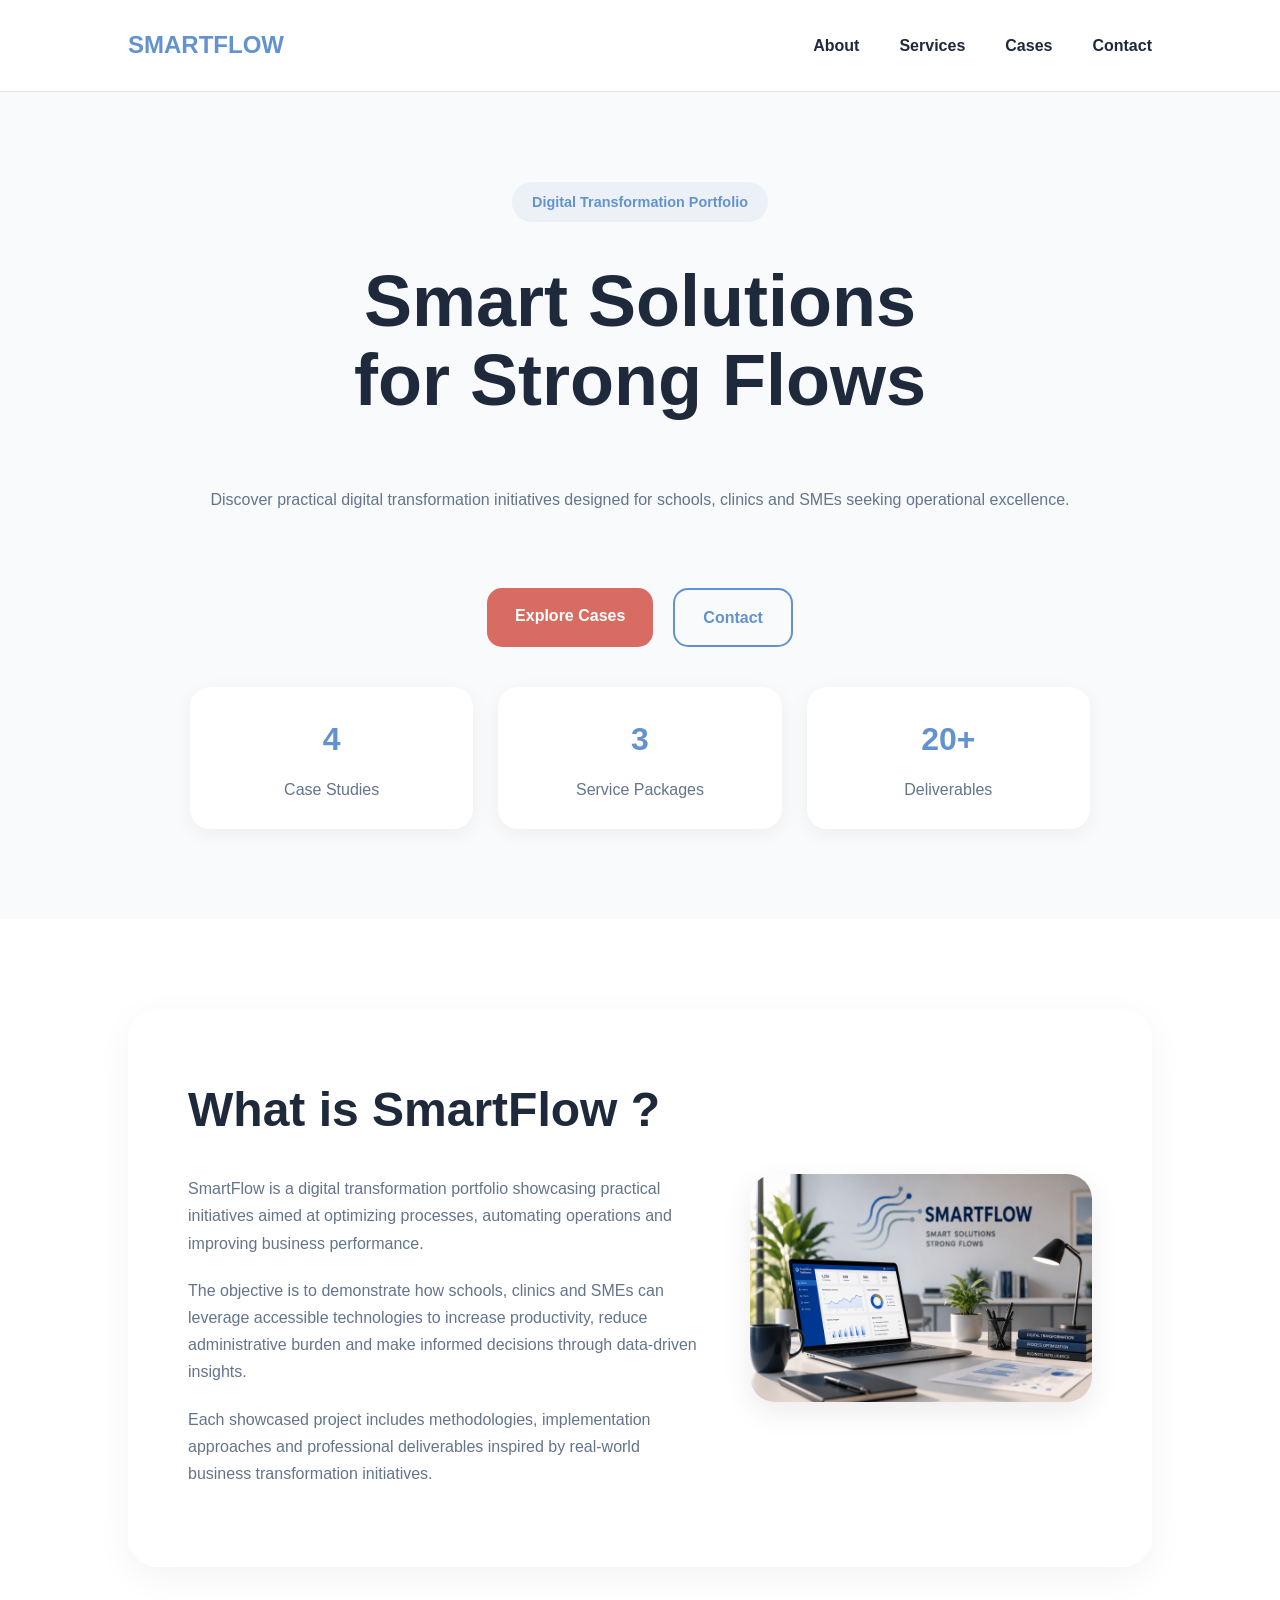
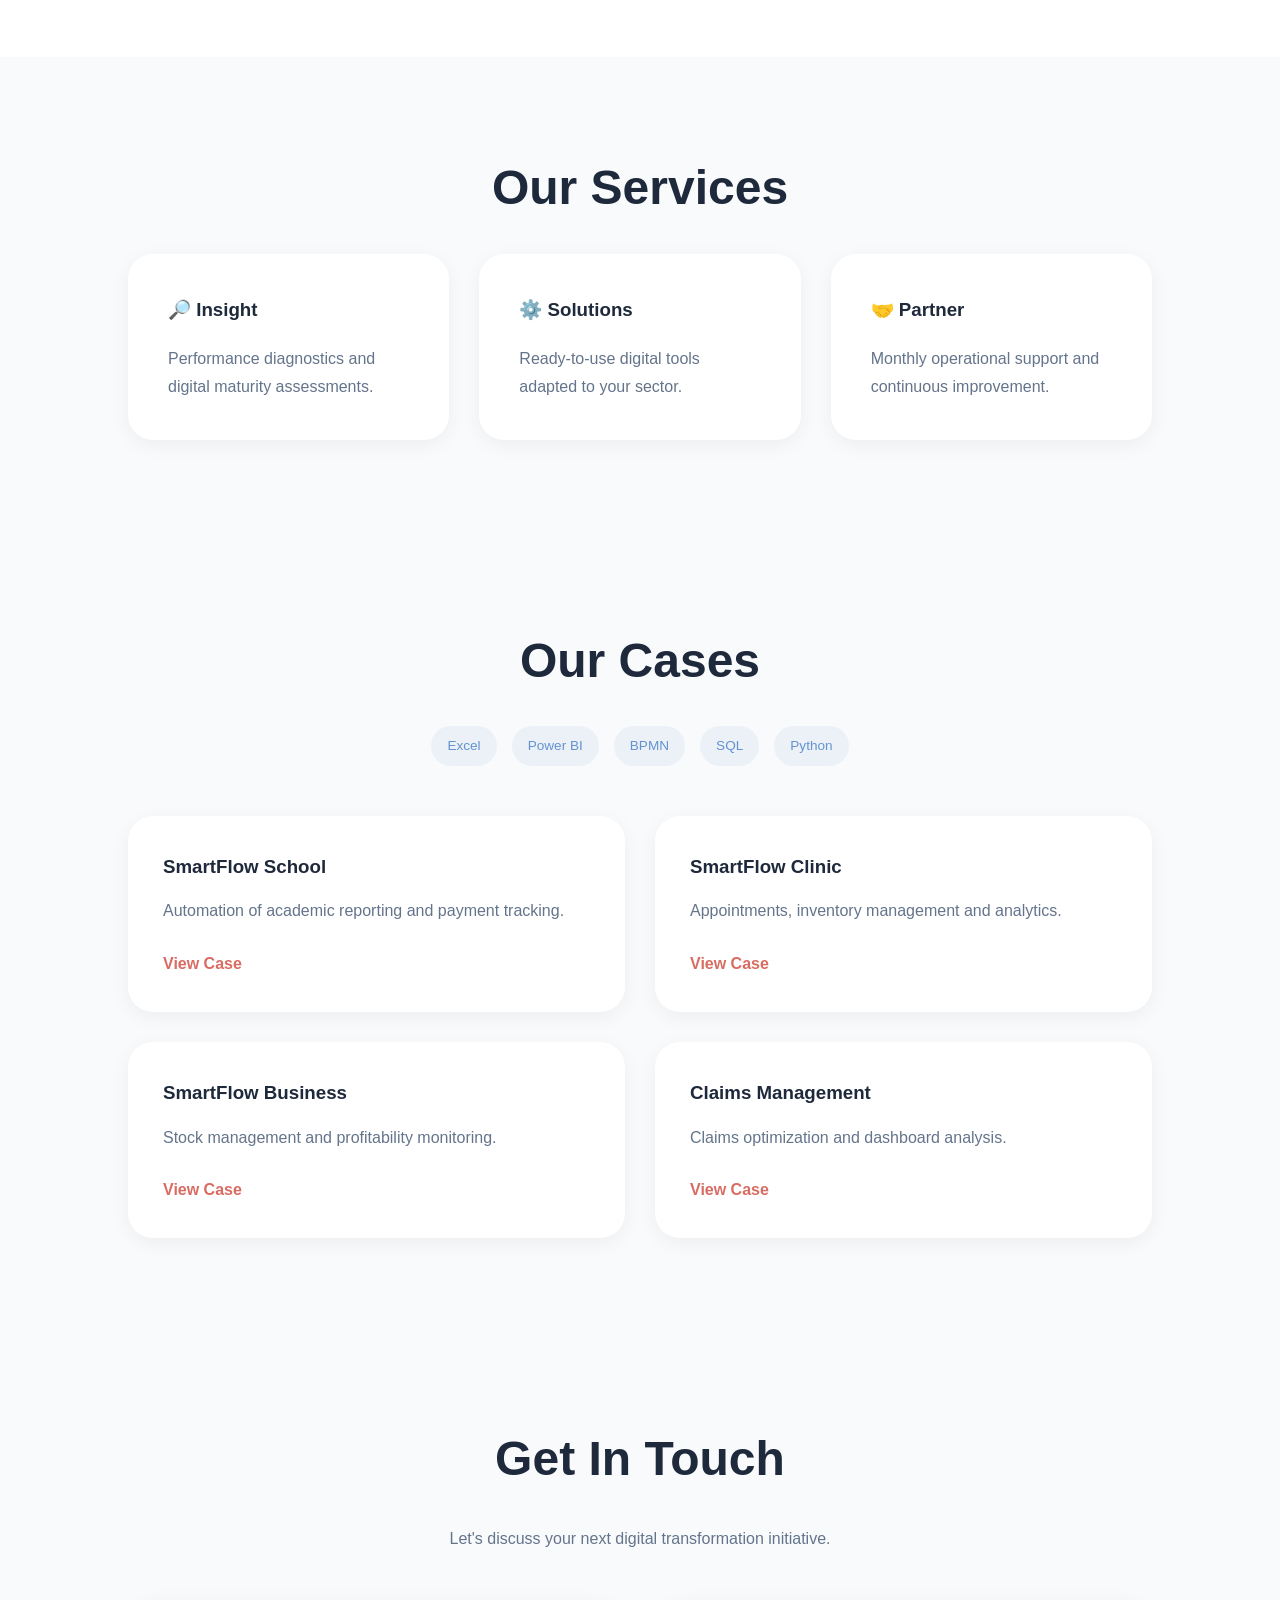
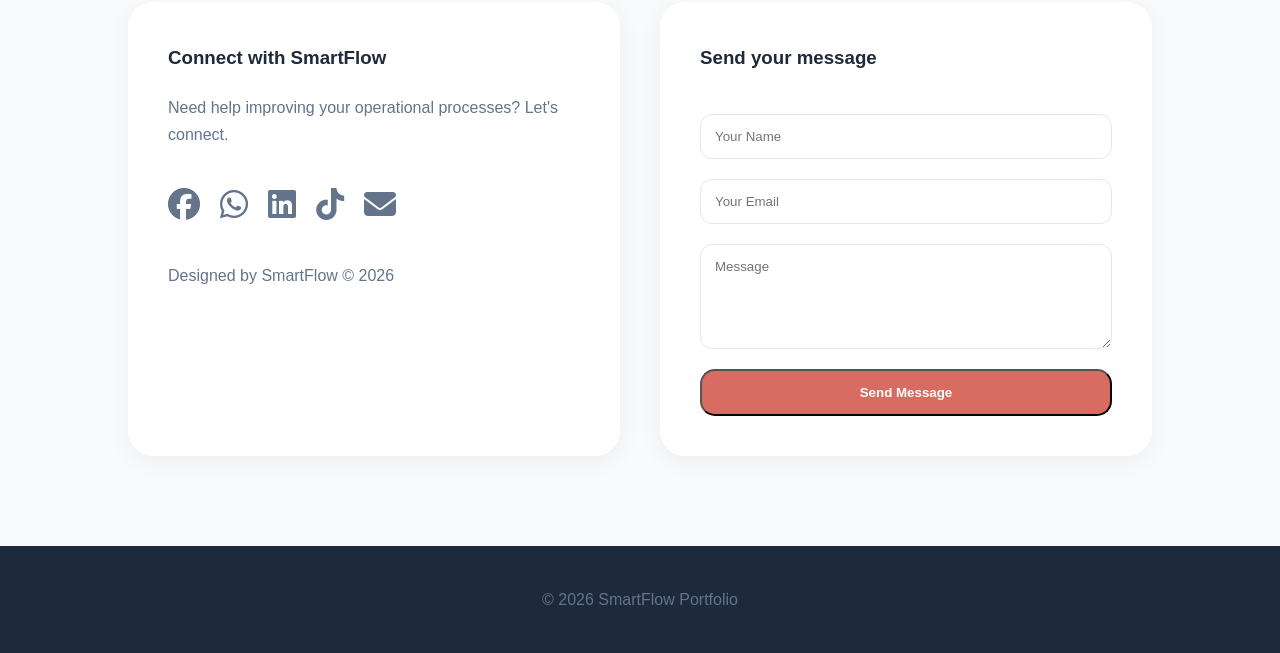
==== index.html @ 8315ef29 "Update and rename index.md to index.html" ====
<!DOCTYPE html>
<html lang="en">
<head>
<meta charset="UTF-8">
<meta name="viewport" content="width=device-width, initial-scale=1.0">
<title>SmartFlow Portfolio</title>
<link rel="stylesheet" href="css/style.css">
<link rel="stylesheet" href="css/animations.css">
<link href="https://unpkg.com/aos@2.3.4/dist/aos.css" rel="stylesheet">
<link rel="stylesheet" href="https://cdnjs.cloudflare.com/ajax/libs/font-awesome/6.5.1/css/all.min.css">
</head>

<body>
  <nav>
    <div class="logo">SMARTFLOW</div>
  <ul>
    <li><a href="#about">About</a></li>
    <li><a href="#services">Services</a></li>
    <li><a href="#cases">Cases</a></li>
    <li><a href="#contact">Contact</a></li>
  </ul>
  </nav>

<section class="hero">
 <div class="hero-badge">Digital Transformation Portfolio</div>
  <h1>Smart Solutions<br>for Strong Flows</h1>
    <p>Discover practical digital transformation initiatives designed for schools, clinics and SMEs seeking operational excellence.</p>
  <div class="hero-buttons">
    <a href="#cases" class="btn-primary">Explore Cases</a>
    <a href="#contact" class="btn-secondary">Contact</a>
  </div>
  <div class="stats">
    <div class="stat-card">
      <h2>4</h2>
        <p>Case Studies</p>
    </div>
    <div class="stat-card">
      <h2>3</h2>
        <p>Service Packages</p>
    </div>
    <div class="stat-card">
      <h2>20+</h2>
        <p>Deliverables</p>
    </div>
  </div>
</section>

<section id="about">
  <div class="about-card">
    <div class="about-text">
      <h2>What is SmartFlow ?</h2>
        <p>
SmartFlow is a digital transformation portfolio showcasing practical initiatives aimed at optimizing processes, automating operations and improving business performance.
        </p>
        <p>
The objective is to demonstrate how schools, clinics and SMEs can leverage accessible technologies to increase productivity, reduce administrative burden and make informed decisions through data-driven insights.
        </p>
        <p>
Each showcased project includes methodologies, implementation approaches and professional deliverables inspired by real-world business transformation initiatives.
        </p>
    </div>
    <div class="about-image">
      <img src="assets/images/about-bg.png">
    </div>
  </div>
</section>

<section id="services">
  <h2>Our Services</h2>
  <div class="service-container">
<div class="service-card">    
  <h3>🔎 Insight</h3>
    <p>Performance diagnostics and digital maturity assessments.</p>
</div>
<div class="service-card">
  <h3>⚙️ Solutions</h3>
    <p>Ready-to-use digital tools adapted to your sector.</p>
</div>
<div class="service-card">
  <h3>🤝 Partner</h3>
    <p>Monthly operational support and continuous improvement.</p>
</div>
</div>
</section>

<section id="cases">
  <h2>Our Cases</h2>
  <div class="tech">
    <span>Excel</span>
    <span>Power BI</span>
    <span>BPMN</span>
    <span>SQL</span>
    <span>Python</span>
  </div>
  <div class="case-container">
    <div class="case-card">
      <h3>SmartFlow School</h3>
        <p>Automation of academic reporting and payment tracking.</p>
        <a href="cases/school.html">View Case</a>
    </div>
    <div class="case-card">
      <h3>SmartFlow Clinic</h3>
        <p>Appointments, inventory management and analytics.</p>
        <a href="cases/clinic.html">View Case</a>
    </div>
    <div class="case-card">
      <h3>SmartFlow Business</h3>
        <p>Stock management and profitability monitoring.</p>
        <a href="cases/business.html">View Case</a>
    </div>
    <div class="case-card">
      <h3>Claims Management</h3>
        <p>Claims optimization and dashboard analysis.</p>
        <a href="cases/claims.html">View Case</a>
    </div>
  </div>
</section>

<section id="contact">
  <h2>Get In Touch</h2>
    <p class="contact-intro">Let's discuss your next digital transformation initiative.</p>
  <div class="contact-grid">
    <div class="contact-card">
  <h3>Connect with SmartFlow</h3>
    <p>Need help improving your operational processes? Let's connect.</p>

<div class="social-icons">
<a href="#"><i class="fab fa-facebook"></i></a>
<a href="#"><i class="fab fa-whatsapp"></i></a>
<a href="#"><i class="fab fa-linkedin"></i></a>
<a href="#"><i class="fab fa-tiktok"></i></a>
<a href="mailto:rodokomon24@gmail.com"><i class="fas fa-envelope"></i></a>
</div>
<p>Designed by SmartFlow © 2026</p>
  </div>
  <div class="contact-card">
    <form class="contact-form">
  <h3>Send your message</h3>
      <input type="text" placeholder="Your Name">
      <input type="email" placeholder="Your Email">
      <textarea rows="5" placeholder="Message"></textarea>
      <button class="btn-primary">Send Message</button>
    </form>
  </div>
  </div>
  </section>

<footer>
<p>© 2026 SmartFlow Portfolio</p>
</footer>

<script src="https://unpkg.com/aos@2.3.4/dist/aos.js"></script>
<script>AOS.init({duration:1000, once:true});
</script>
</body>
</html>
---- css/style.css ----
:root{
--primary:#6393CF;
--secondary:#91A18D;
--accent:#D96C62;
--bg:#F8FAFC;
--text:#1E293B;
--muted:#64748B;
--border:#E2E8F0;
}

*{
margin:0;
padding:0;
box-sizing:border-box;
}

body{
font-family:Inter,sans-serif;
background:var(--bg);
color:var(--text);
line-height:1.7;
}

img{
width:100%;
display:block;
}

a{
text-decoration:none;
}

section{
padding:90px 10%;
}

h1{
font-size:clamp(3rem,6vw,4.5rem);
line-height:1.1;
margin-bottom:25px;
}

h2{
font-size:clamp(2rem,4vw,3rem);
margin-bottom:25px;
text-align:center;
}

p{
color:var(--muted);
}


/* NAVBAR */

nav{
position:sticky;
top:0;
display:flex;
justify-content:space-between;
align-items:center;
padding:25px 10%;
background:rgba(255,255,255,.9);
backdrop-filter:blur(12px);
border-bottom:1px solid var(--border);
z-index:999;
}

.logo{
font-size:1.5rem;
font-weight:700;
color:var(--primary);
}

nav ul{
display:flex;
gap:40px;
list-style:none;
}

nav a{
font-weight:600;
color:var(--text);
transition:.3s;
}

nav a:hover{
color:var(--primary);
}


/* HERO */

.hero{
min-height:75vh;
display:flex;
flex-direction:column;
justify-content:center;
align-items:center;
text-align:center;
gap:40px;
}

.hero-badge{
padding:8px 20px;
border-radius:30px;
background:#6393CF15;
color:var(--primary);
font-size:.9rem;
font-weight:600;
}

.hero-content{
max-width:850px;
}

.hero-content p{
font-size:1.2rem;
max-width:700px;
margin:auto;
}

.hero-buttons{
display:flex;
justify-content:center;
gap:20px;
margin-top:35px;
}

.btn-primary{
padding:14px 28px;
border-radius:15px;
background:var(--accent);
color:white;
font-weight:600;
transition:.3s;
}

.btn-primary:hover{
opacity:.85;
}

.btn-secondary{
padding:14px 28px;
border-radius:15px;
border:2px solid var(--primary);
color:var(--primary);
font-weight:600;
transition:.3s;
}

.btn-secondary:hover{
background:var(--primary);
color:white;
}


/* STATS */

.stats{
display:grid;
grid-template-columns:repeat(3,1fr);
gap:25px;
max-width:900px;
width:100%;
}

.stat-card{
padding:25px;
border-radius:20px;
background:white;
box-shadow:0 5px 20px rgba(0,0,0,.05);
text-align:center;
}

.stat-card h2{
margin:0;
font-size:2rem;
color:var(--primary);
}

.stat-card p{
margin-top:10px;
}


/* ABOUT */

#about{
background:white;
}

.about-card{
display:grid;
grid-template-columns:1.2fr .8fr;
gap:50px;
align-items:center;
padding:60px;
border-radius:30px;
background:rgba(255,255,255,.85);
backdrop-filter:blur(12px);
box-shadow:0 10px 35px rgba(0,0,0,.05);
}

.about-text h2{
text-align:left;
}

.about-text p{
margin-bottom:20px;
}

.about-image img{
border-radius:25px;
box-shadow:0 10px 30px rgba(0,0,0,.08);
}


/* SERVICES */

.service-container{
display:grid;
grid-template-columns:repeat(3,1fr);
gap:30px;
}

.service-card{
padding:40px;
border-radius:25px;
background:white;
box-shadow:0 5px 20px rgba(0,0,0,.05);
transition:.3s;
}

.service-card:hover{
transform:translateY(-8px);
}

.service-card h3{
margin-bottom:20px;
}


/* CASES */

.tech{
display:flex;
justify-content:center;
gap:15px;
margin-bottom:50px;
flex-wrap:wrap;
}

.tech span{
padding:8px 16px;
border-radius:20px;
background:#6393CF15;
color:var(--primary);
font-size:.85rem;
}

.case-container{
display:grid;
grid-template-columns:repeat(2,1fr);
gap:30px;
}

.case-card{
padding:35px;
border-radius:25px;
background:white;
box-shadow:0 5px 20px rgba(0,0,0,.05);
transition:.3s;
}

.case-card:hover{
transform:translateY(-8px);
}

.case-card h3{
margin-bottom:15px;
}

.case-card p{
margin-bottom:25px;
}

.case-card a{
color:var(--accent);
font-weight:600;
}


/* CONTACT */

.contact-intro{
max-width:700px;
margin:auto;
margin-bottom:50px;
text-align:center;
}

.contact-grid{
display:grid;
grid-template-columns:repeat(2,1fr);
gap:40px;
}

.contact-card{
padding:40px;
border-radius:25px;
background:white;
box-shadow:0 5px 25px rgba(0,0,0,.05);
}

.contact-card h3{
margin-bottom:20px;
}

.social-icons{
display:flex;
gap:20px;
margin:30px 0;
font-size:2rem;
}

.social-icons a{
color:var(--muted);
transition:.3s;
}

.social-icons a:hover{
color:var(--accent);
transform:translateY(-4px);
}

.contact-form{
display:flex;
flex-direction:column;
gap:20px;
}

.contact-form input,
.contact-form textarea{
padding:14px;
border:1px solid var(--border);
border-radius:12px;
outline:none;
font-family:inherit;
}

.contact-form input:focus,
.contact-form textarea:focus{
border-color:var(--primary);
}


/* FOOTER */

footer{
padding:40px;
background:#1E293B;
text-align:center;
color:white;
}


/* RESPONSIVE */

@media(max-width:900px){

nav{
flex-direction:column;
gap:20px;
}

.stats,
.service-container,
.case-container,
.contact-grid,
.about-card{
grid-template-columns:1fr;
}

.hero-buttons{
flex-direction:column;
}

.about-text h2{
text-align:center;
}

}
---- css/animations.css ----
.service-card{transition:.4s;}
.service-card:hover{transform: translateY(-10px);}
.case-card{transition:.4s;}
.social-icons a:hover{transform:translateY(-5px);}
@keyframes float{0%{transform:translateY(0);} 50%{transform:translateY(-10px);} 100%{transform: translateY(0);}}
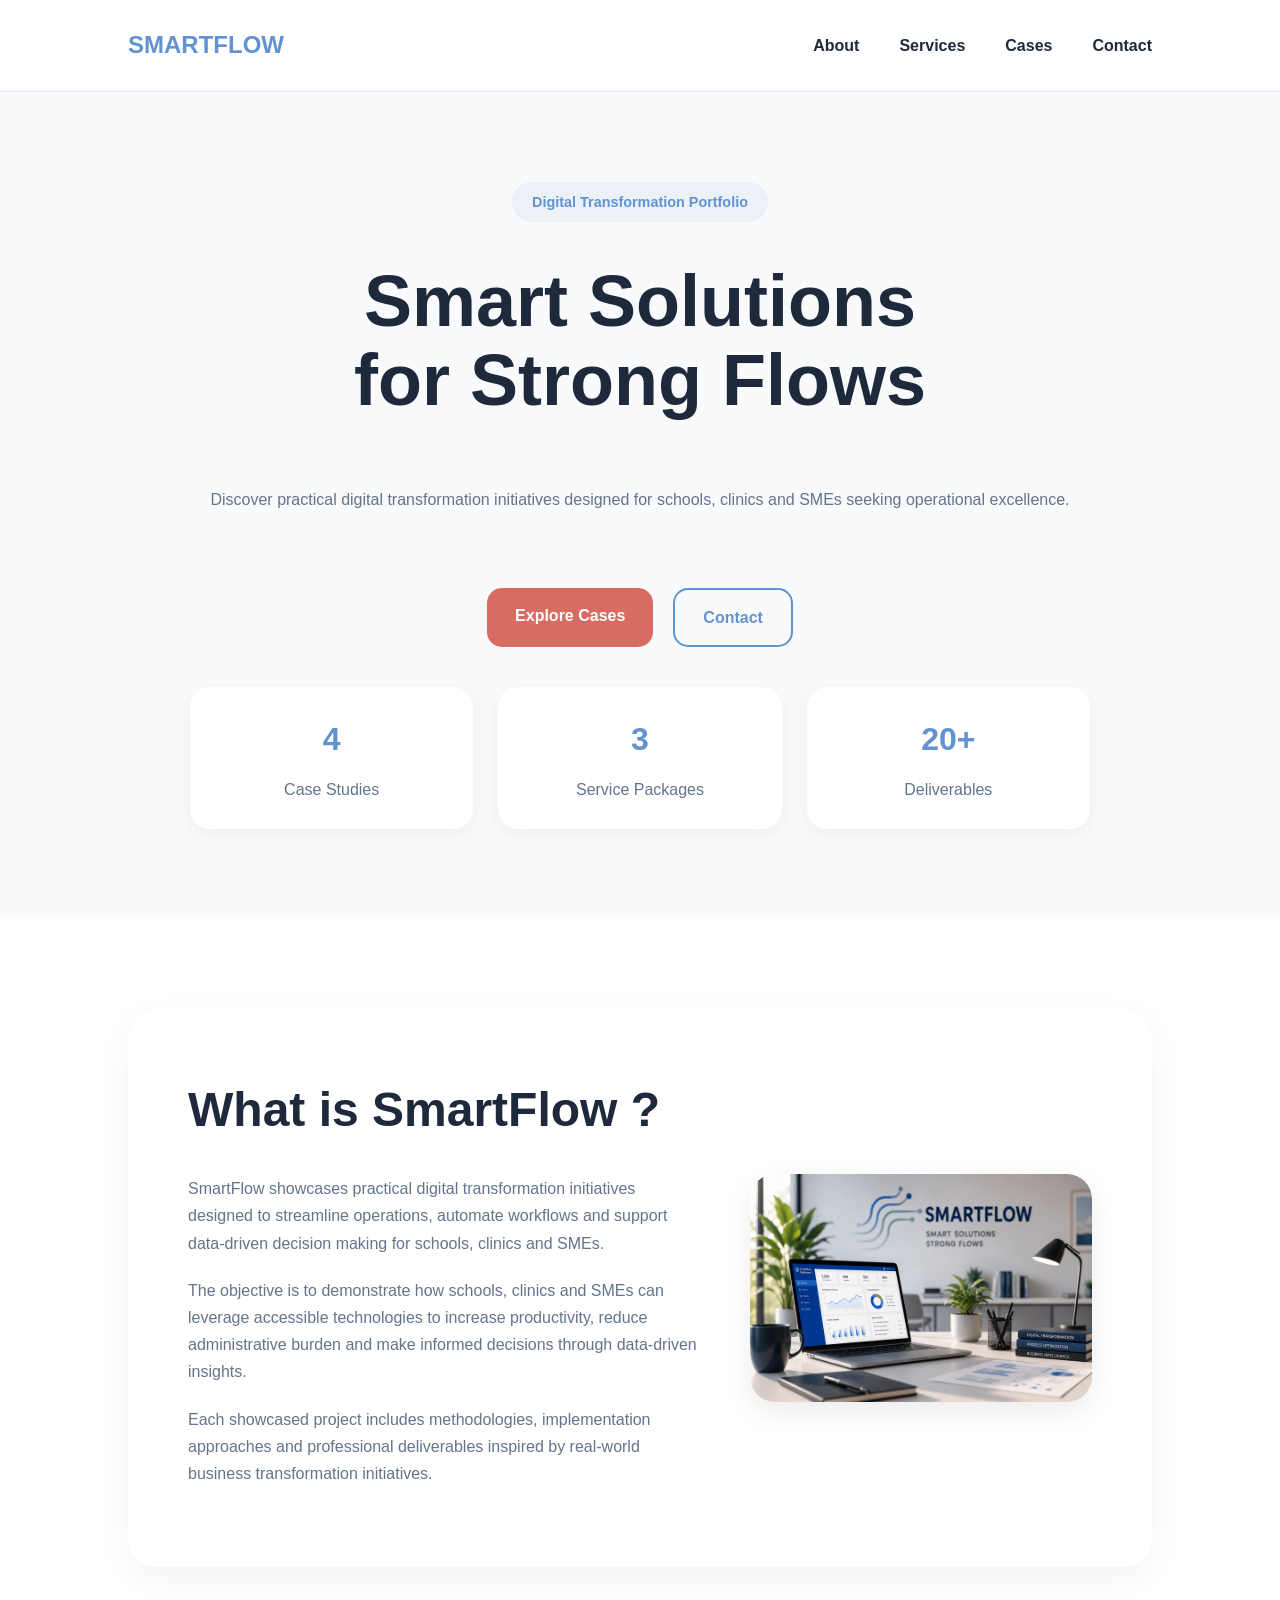
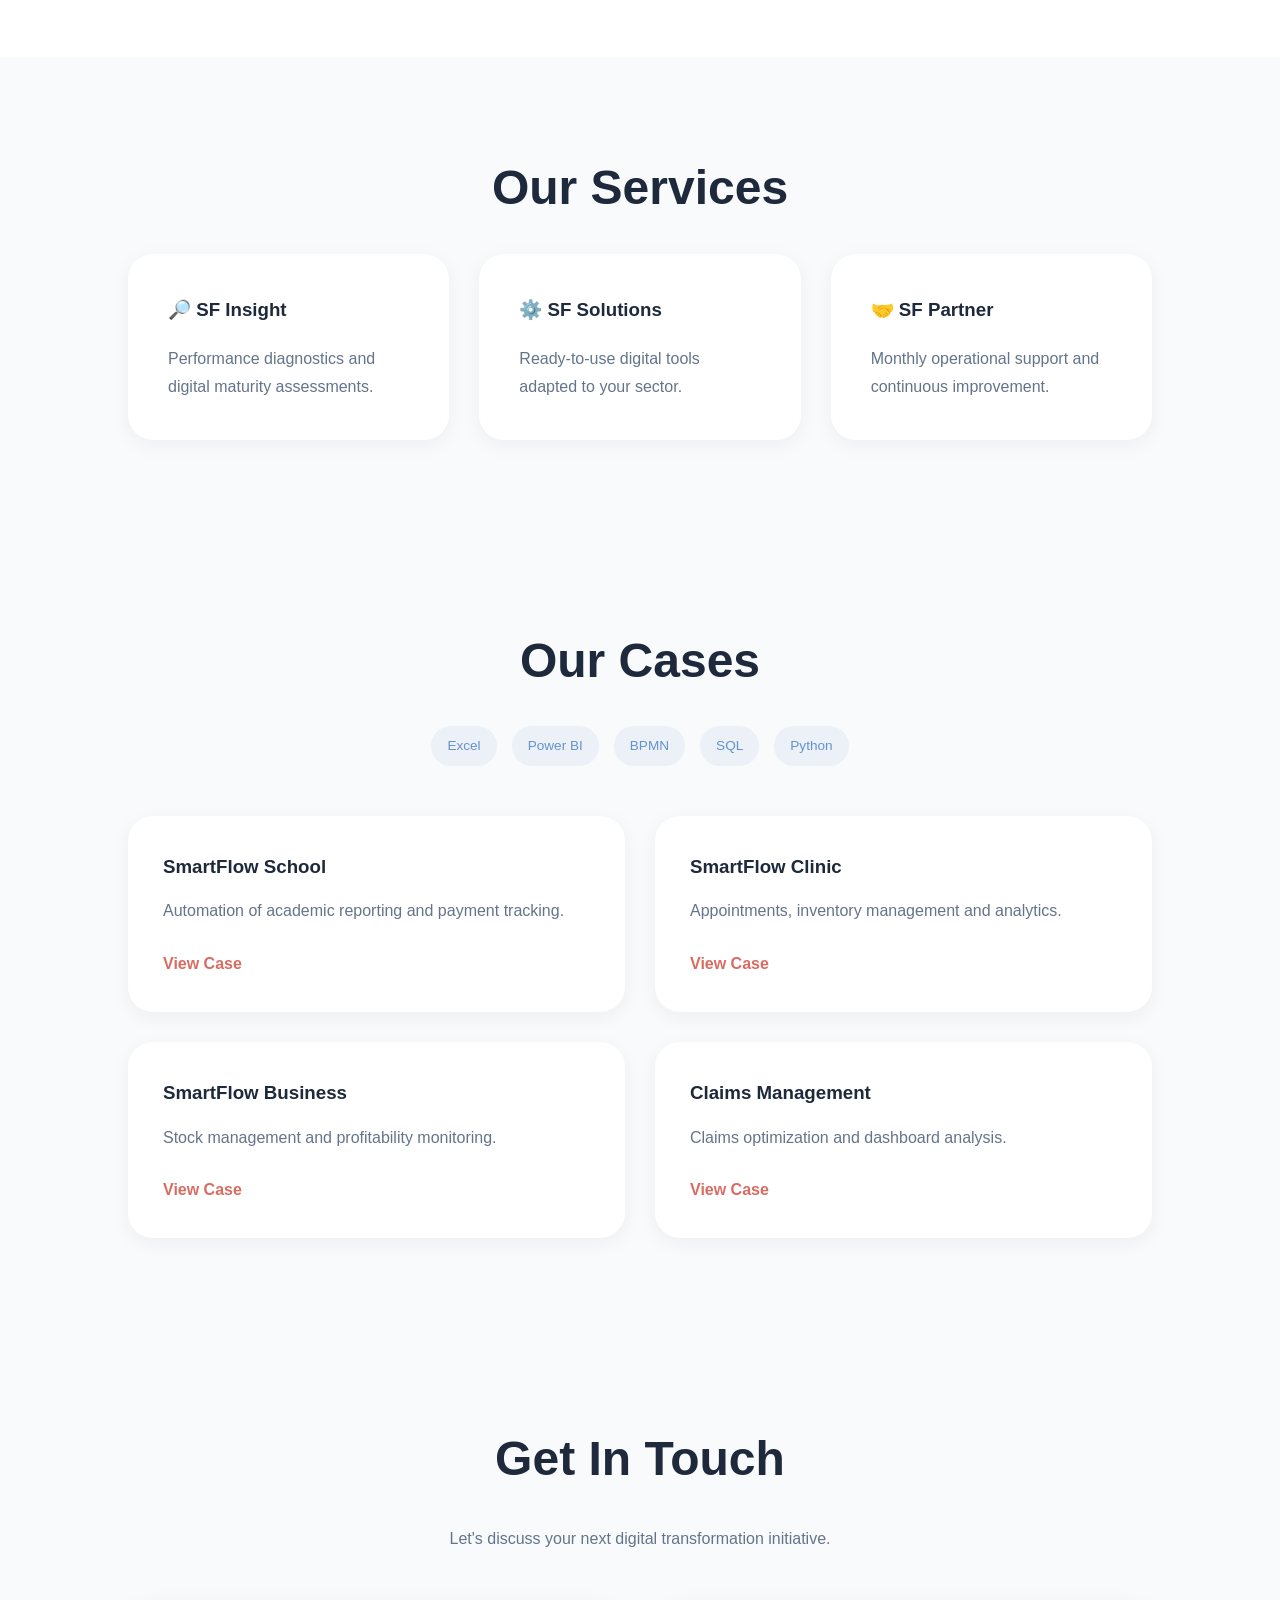
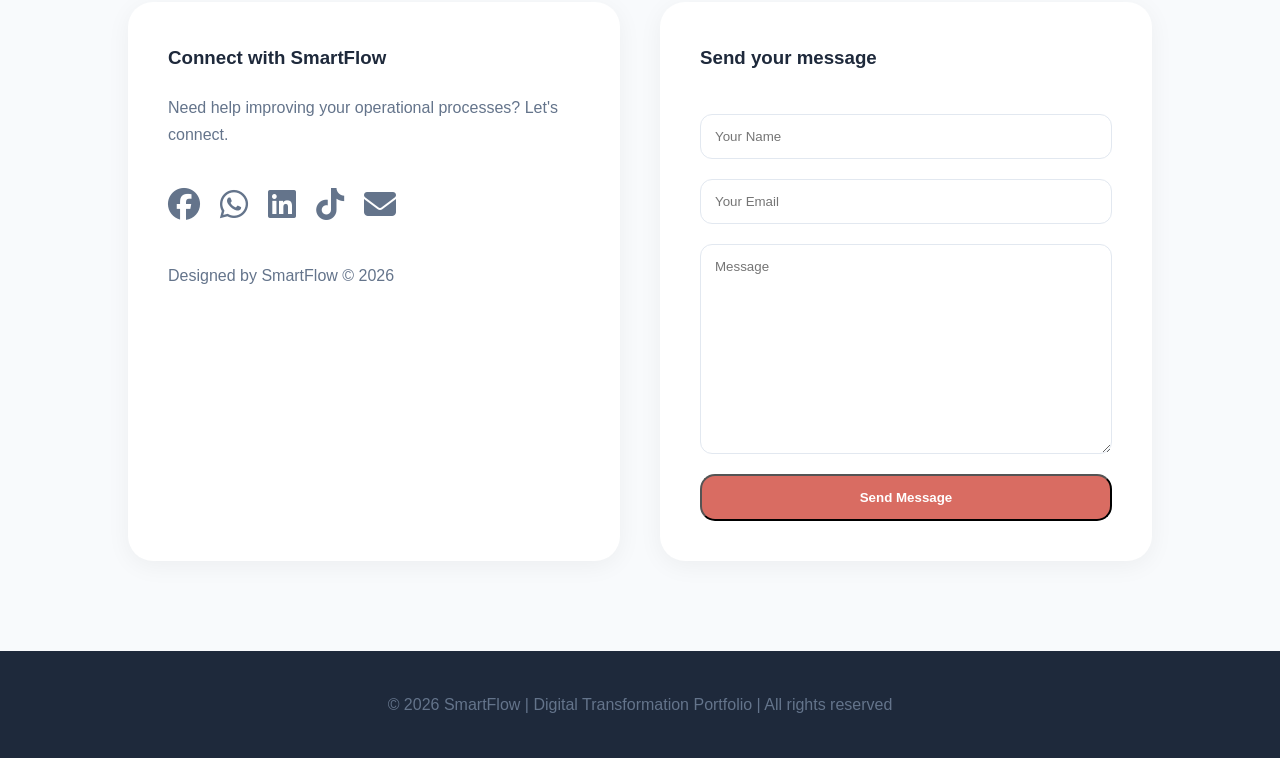
==== commit f67453ed: "Update index.html" ====
--- a/index.html
+++ b/index.html
@@ -50,8 +50,7 @@
     <div class="about-text">
       <h2>What is SmartFlow ?</h2>
         <p>
-SmartFlow is a digital transformation portfolio showcasing practical initiatives aimed at optimizing processes, automating operations and improving business performance.
-        </p>
+SmartFlow showcases practical digital transformation initiatives designed to streamline operations, automate workflows and support data-driven decision making for schools, clinics and SMEs.
         <p>
 The objective is to demonstrate how schools, clinics and SMEs can leverage accessible technologies to increase productivity, reduce administrative burden and make informed decisions through data-driven insights.
         </p>
@@ -69,15 +68,15 @@
   <h2>Our Services</h2>
   <div class="service-container">
 <div class="service-card">    
-  <h3>🔎 Insight</h3>
+  <h3>🔎 SF Insight</h3>
     <p>Performance diagnostics and digital maturity assessments.</p>
 </div>
 <div class="service-card">
-  <h3>⚙️ Solutions</h3>
+  <h3>⚙️ SF Solutions</h3>
     <p>Ready-to-use digital tools adapted to your sector.</p>
 </div>
 <div class="service-card">
-  <h3>🤝 Partner</h3>
+  <h3>🤝 SF Partner</h3>
     <p>Monthly operational support and continuous improvement.</p>
 </div>
 </div>
@@ -138,7 +137,7 @@
   <h3>Send your message</h3>
       <input type="text" placeholder="Your Name">
       <input type="email" placeholder="Your Email">
-      <textarea rows="5" placeholder="Message"></textarea>
+      <textarea rows="12" placeholder="Message"></textarea>
       <button class="btn-primary">Send Message</button>
     </form>
   </div>
@@ -146,7 +145,7 @@
   </section>
 
 <footer>
-<p>© 2026 SmartFlow Portfolio</p>
+<p>© 2026 SmartFlow | Digital Transformation Portfolio | All rights reserved</p>
 </footer>
 
 <script src="https://unpkg.com/aos@2.3.4/dist/aos.js"></script>
